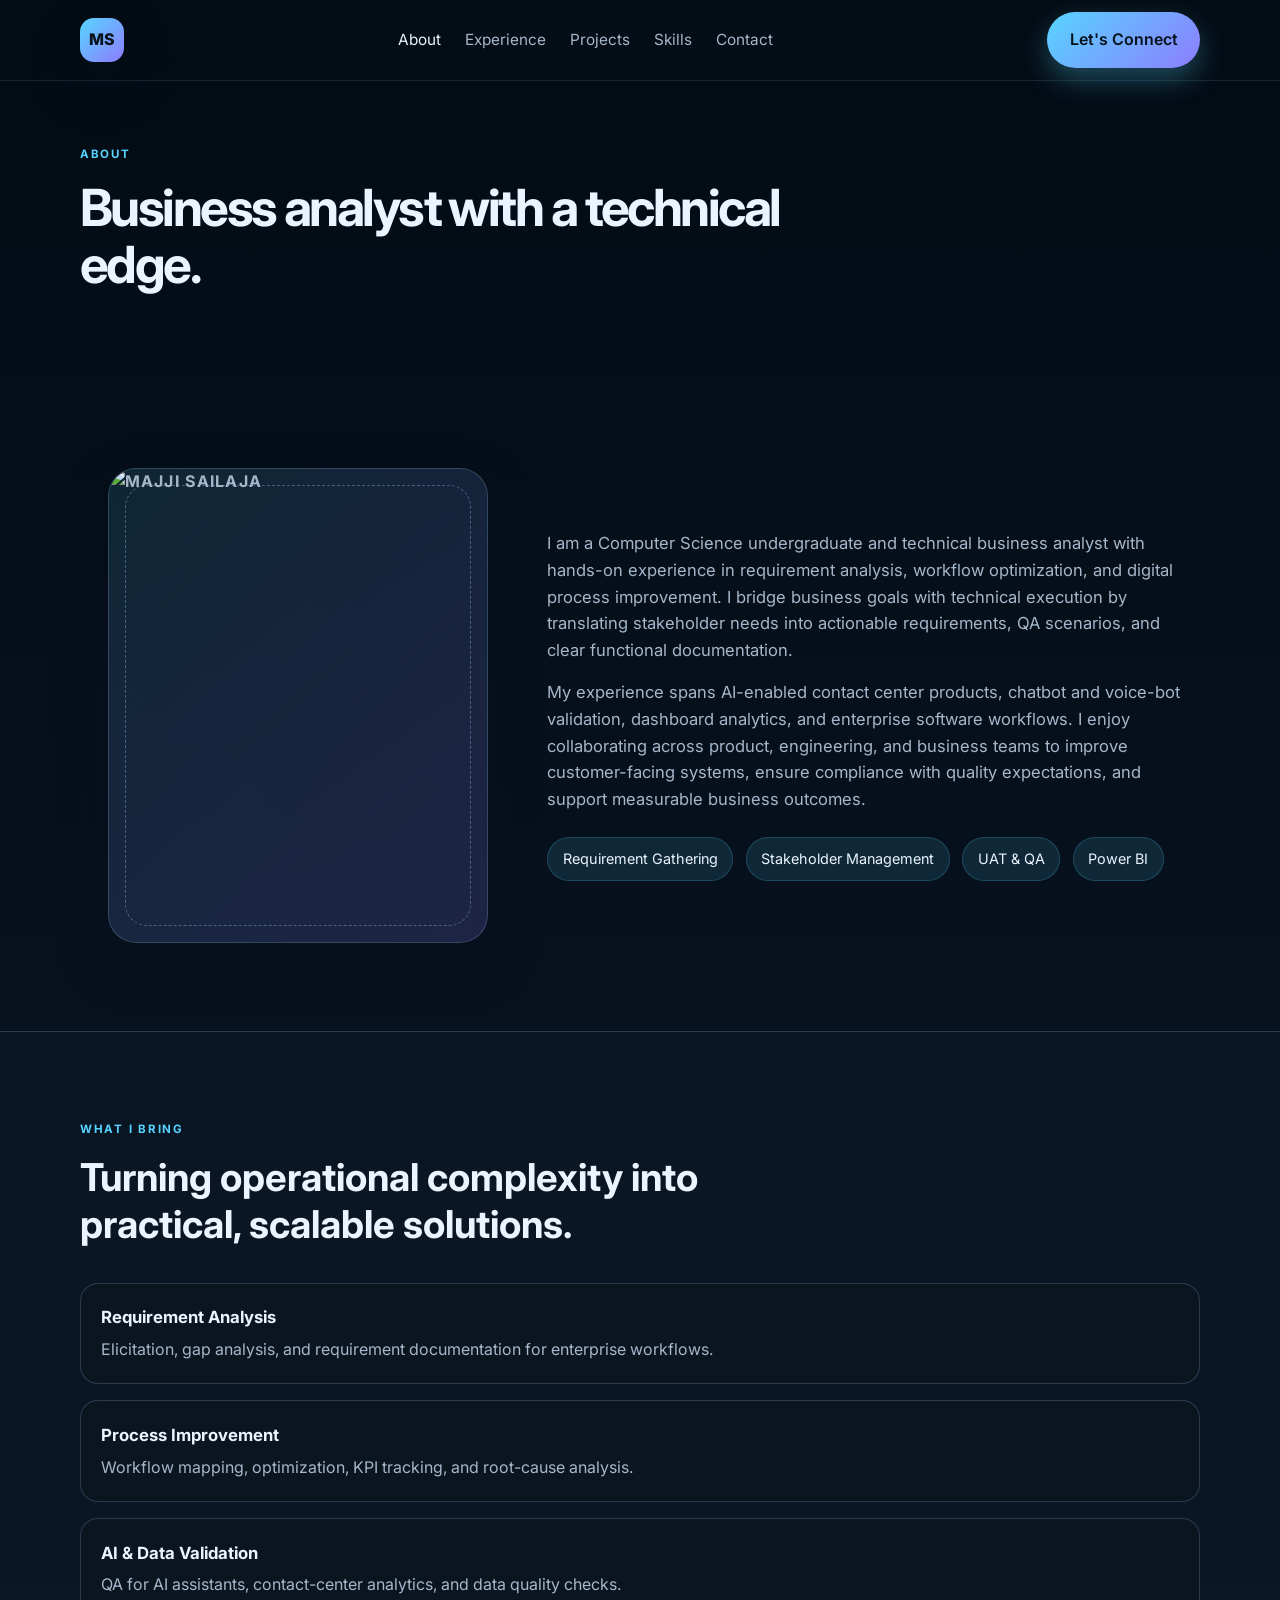
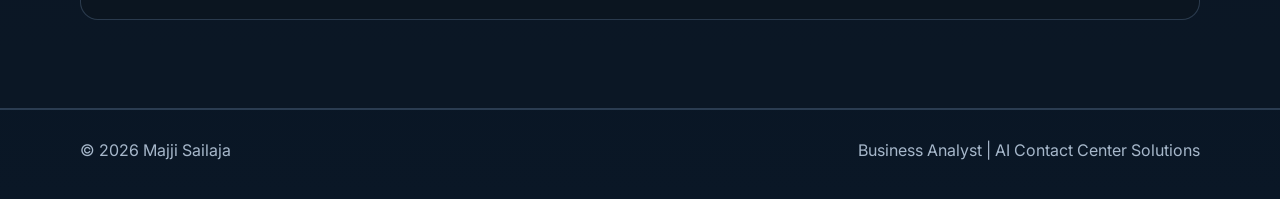
==== about.html @ 78d07af6 "Add files via upload" ====
<!DOCTYPE html>
<html lang="en">
  <head>
    <meta charset="UTF-8" />
    <meta name="viewport" content="width=device-width, initial-scale=1.0" />
    <title>About | Majji Sailaja</title>
    <link rel="preconnect" href="https://fonts.googleapis.com" />
    <link rel="preconnect" href="https://fonts.gstatic.com" crossorigin />
    <link href="https://fonts.googleapis.com/css2?family=Inter:wght@400;500;600;700;800&display=swap" rel="stylesheet" />
    <link rel="stylesheet" href="styles.css" />
  </head>
  <body>
    <header class="site-header">
      <div class="container nav-bar">
        <a href="index.html" class="brand" aria-label="Majji Sailaja home">
          <span>MS</span>
        </a>
        <nav class="main-nav" aria-label="Main navigation">
          <a href="about.html" class="active">About</a>
          <a href="experience.html">Experience</a>
          <a href="projects.html">Projects</a>
          <a href="skills.html">Skills</a>
          <a href="contact.html">Contact</a>
        </nav>
        <a class="button button-primary nav-button" href="mailto:sailumajji2004@gmail.com">Let's Connect</a>
      </div>
    </header>

    <main>
      <section class="page-hero section-spacing">
        <div class="container">
          <p class="eyebrow">About</p>
          <h1>Business analyst with a technical edge.</h1>
        </div>
      </section>

      <section class="section-spacing">
        <div class="container about-page-grid">
          <div class="about-photo-panel reveal">
            <div class="about-photo-frame large">
              <img src="assets/profile-photo.jpg" alt="Majji Sailaja" />
            </div>
          </div>

          <div class="about-text reveal">
            <p>
              I am a Computer Science undergraduate and technical business analyst with hands-on experience in requirement analysis,
              workflow optimization, and digital process improvement. I bridge business goals with technical execution by translating
              stakeholder needs into actionable requirements, QA scenarios, and clear functional documentation.
            </p>
            <p>
              My experience spans AI-enabled contact center products, chatbot and voice-bot validation, dashboard analytics, and enterprise
              software workflows. I enjoy collaborating across product, engineering, and business teams to improve customer-facing systems,
              ensure compliance with quality expectations, and support measurable business outcomes.
            </p>
            <div class="about-badges">
              <span>Requirement Gathering</span>
              <span>Stakeholder Management</span>
              <span>UAT & QA</span>
              <span>Power BI</span>
            </div>
          </div>
        </div>
      </section>

      <section class="alt-bg section-spacing">
        <div class="container">
          <div class="section-heading">
            <p class="eyebrow">What I bring</p>
            <h2>Turning operational complexity into practical, scalable solutions.</h2>
          </div>

          <div class="highlight-panel reveal">
            <div class="highlight-item">
              <strong>Requirement Analysis</strong>
              <span>Elicitation, gap analysis, and requirement documentation for enterprise workflows.</span>
            </div>
            <div class="highlight-item">
              <strong>Process Improvement</strong>
              <span>Workflow mapping, optimization, KPI tracking, and root-cause analysis.</span>
            </div>
            <div class="highlight-item">
              <strong>AI & Data Validation</strong>
              <span>QA for AI assistants, contact-center analytics, and data quality checks.</span>
            </div>
          </div>
        </div>
      </section>
    </main>

    <footer class="site-footer">
      <div class="container footer-row">
        <p>© <span id="year"></span> Majji Sailaja</p>
        <p>Business Analyst | AI Contact Center Solutions</p>
      </div>
    </footer>

    <script src="script.js"></script>
  </body>
</html>
---- styles.css ----
:root {
  --bg: #07111f;
  --bg-soft: #0f1d2d;
  --panel: rgba(17, 27, 41, 0.92);
  --panel-strong: #0d1b2a;
  --primary: #57d4ff;
  --primary-dark: #2bb3e0;
  --accent: #8d7dff;
  --text: #ebf3ff;
  --muted: #a6b7ca;
  --line: rgba(171, 207, 255, 0.2);
  --success: #82f0c6;
  --shadow: 0 20px 50px rgba(10, 17, 29, 0.35);
}

* {
  box-sizing: border-box;
  margin: 0;
  padding: 0;
}

html {
  scroll-behavior: smooth;
}

body {
  font-family: 'Inter', sans-serif;
  background: linear-gradient(180deg, #030b14 0%, #0a1726 100%);
  color: var(--text);
  line-height: 1.6;
}

a {
  color: inherit;
  text-decoration: none;
}

img {
  max-width: 100%;
  display: block;
}

.container {
  width: min(1120px, calc(100% - 2rem));
  margin: 0 auto;
}

.section-spacing {
  padding: 5.5rem 0;
}

.alt-bg {
  background: rgba(12, 24, 37, 0.7);
  border-top: 1px solid var(--line);
  border-bottom: 1px solid var(--line);
}

.eyebrow {
  color: var(--primary);
  text-transform: uppercase;
  letter-spacing: 0.15em;
  font-size: 0.72rem;
  font-weight: 700;
  margin-bottom: 1rem;
}

.section-heading {
  margin-bottom: 2.25rem;
}

.section-heading h2 {
  font-size: clamp(2rem, 3vw, 2.7rem);
  line-height: 1.2;
  max-width: 760px;
}

.site-header {
  position: sticky;
  top: 0;
  z-index: 20;
  backdrop-filter: blur(14px);
  background: rgba(6, 14, 22, 0.75);
  border-bottom: 1px solid rgba(165, 210, 255, 0.12);
}

.nav-bar {
  display: flex;
  align-items: center;
  justify-content: space-between;
  min-height: 80px;
  gap: 1rem;
}

.brand {
  display: inline-flex;
  align-items: center;
  justify-content: center;
  width: 44px;
  height: 44px;
  border-radius: 14px;
  background: linear-gradient(135deg, var(--primary), var(--accent));
  color: #09131d;
  font-weight: 800;
  box-shadow: var(--shadow);
}

.main-nav {
  display: flex;
  align-items: center;
  gap: 1.5rem;
  color: var(--muted);
  font-size: 0.96rem;
}

.main-nav a {
  transition: color 0.2s ease;
}

.main-nav a:hover,
.main-nav a:focus-visible,
.main-nav a.active {
  color: var(--text);
}

.button {
  display: inline-flex;
  align-items: center;
  justify-content: center;
  border-radius: 999px;
  padding: 0.95rem 1.4rem;
  font-weight: 600;
  transition: transform 0.2s ease, box-shadow 0.2s ease;
}

.button:hover,
.button:focus-visible {
  transform: translateY(-1px);
}

.button-primary {
  background: linear-gradient(135deg, var(--primary), var(--accent));
  color: #06121c;
  box-shadow: 0 12px 28px rgba(87, 212, 255, 0.3);
}

.button-secondary {
  border: 1px solid var(--line);
  background: rgba(255, 255, 255, 0.02);
  color: var(--text);
}

.page-hero {
  padding-top: 4rem;
}

.page-hero h1 {
  font-size: clamp(2.2rem, 4vw, 4rem);
  line-height: 1.1;
  letter-spacing: -0.05em;
  max-width: 760px;
}

.hero {
  padding-top: 5rem;
}

.hero-grid {
  display: grid;
  grid-template-columns: 1.45fr 0.8fr;
  gap: 2rem;
  align-items: center;
}

.hero-copy h1 {
  font-size: clamp(3rem, 6vw, 5rem);
  line-height: 0.98;
  letter-spacing: -0.05em;
  margin-bottom: 1rem;
}

.lead {
  max-width: 650px;
  color: var(--muted);
  font-size: 1.1rem;
}

.hero-actions {
  display: flex;
  flex-wrap: wrap;
  gap: 1rem;
  margin-top: 2rem;
}

.quick-contact {
  list-style: none;
  display: flex;
  flex-wrap: wrap;
  gap: 0.8rem 1.2rem;
  margin-top: 2rem;
  color: var(--muted);
  font-size: 0.95rem;
}

.quick-contact li {
  position: relative;
  padding-left: 1.15rem;
}

.quick-contact li::before {
  content: "";
  position: absolute;
  left: 0;
  top: 0.72rem;
  width: 7px;
  height: 7px;
  border-radius: 50%;
  background: var(--primary);
}

.profile-card {
  background: linear-gradient(180deg, rgba(16, 29, 42, 0.96), rgba(12, 20, 29, 0.95));
  border: 1px solid var(--line);
  border-radius: 26px;
  box-shadow: var(--shadow);
  padding: 2rem;
}

.profile-badge {
  display: inline-flex;
  align-items: center;
  justify-content: center;
  width: 72px;
  height: 72px;
  border-radius: 20px;
  margin-bottom: 1.2rem;
  background: linear-gradient(135deg, rgba(87, 212, 255, 0.25), rgba(141, 125, 255, 0.4));
  border: 1px solid rgba(141, 125, 255, 0.35);
  font-size: 1.5rem;
  font-weight: 800;
  color: var(--primary);
}

.profile-card h2 {
  font-size: 1.7rem;
  margin-bottom: 1rem;
}

.profile-card ul {
  list-style: none;
  display: grid;
  gap: 0.9rem;
  color: var(--muted);
}

.profile-card li {
  position: relative;
  padding-left: 1.1rem;
}

.profile-card li::before {
  content: "•";
  position: absolute;
  left: 0;
  color: var(--primary);
  font-size: 1.6rem;
  line-height: 1.1;
}

.metrics {
  padding: 0.8rem 0 1rem;
}

.metrics-grid {
  display: grid;
  grid-template-columns: repeat(4, minmax(0, 1fr));
  gap: 1.2rem;
}

.metric-card {
  background: rgba(12, 24, 37, 0.8);
  border: 1px solid var(--line);
  border-radius: 18px;
  padding: 1.4rem 1.2rem;
  display: flex;
  flex-direction: column;
  gap: 0.35rem;
}

.metric-number {
  font-size: clamp(1.6rem, 2vw, 2.2rem);
  font-weight: 800;
  color: var(--primary);
}

.metric-label {
  color: var(--muted);
  font-size: 0.92rem;
}

.about-grid {
  display: grid;
  grid-template-columns: 0.8fr 1.2fr 0.8fr;
  gap: 2rem;
  align-items: center;
}

.about-photo-panel {
  display: flex;
  justify-content: center;
}

.about-photo-frame {
  width: min(100%, 280px);
  aspect-ratio: 4 / 5;
  border-radius: 28px;
  border: 1px solid var(--line);
  background: linear-gradient(135deg, rgba(87, 212, 255, 0.12), rgba(141, 125, 255, 0.18));
  display: grid;
  place-items: center;
  color: var(--muted);
  font-weight: 700;
  letter-spacing: 0.08em;
  text-transform: uppercase;
  box-shadow: var(--shadow);
  overflow: hidden;
  position: relative;
  transition: transform 0.3s ease, box-shadow 0.3s ease;
}

.about-photo-frame::before {
  content: "";
  position: absolute;
  inset: 1rem;
  border: 1px dashed rgba(165, 210, 255, 0.35);
  border-radius: 22px;
}

.about-photo-frame.large {
  width: min(100%, 380px);
}

.about-photo-frame:hover {
  transform: translateY(-4px);
  box-shadow: 0 26px 60px rgba(26, 38, 56, 0.45);
}

.about-photo-frame img {
  width: 100%;
  height: 100%;
  object-fit: cover;
  position: relative;
  z-index: 1;
}

.about-text {
  color: var(--muted);
  font-size: 1.04rem;
  display: grid;
  gap: 1rem;
}

.about-page-grid {
  display: grid;
  grid-template-columns: 0.8fr 1.2fr;
  gap: 2rem;
  align-items: center;
}

.about-badges {
  display: flex;
  flex-wrap: wrap;
  gap: 0.8rem;
  margin-top: 0.5rem;
}

.about-badges span {
  display: inline-flex;
  padding: 0.6rem 0.9rem;
  border-radius: 999px;
  background: rgba(87, 212, 255, 0.12);
  border: 1px solid rgba(87, 212, 255, 0.2);
  color: var(--text);
  font-size: 0.9rem;
}

.highlight-panel {
  display: grid;
  gap: 1rem;
}

.highlight-item {
  background: rgba(12, 22, 33, 0.9);
  border: 1px solid var(--line);
  border-radius: 18px;
  padding: 1.3rem 1.25rem;
  display: grid;
  gap: 0.35rem;
}

.highlight-item strong {
  font-size: 1.05rem;
}

.highlight-item span {
  color: var(--muted);
}

.timeline {
  display: grid;
  gap: 1.6rem;
}

.timeline-item {
  display: grid;
  grid-template-columns: 200px 1fr;
  gap: 1.4rem;
  background: rgba(9, 18, 27, 0.86);
  border: 1px solid var(--line);
  border-radius: 22px;
  padding: 1.4rem 1.5rem;
  transition: transform 0.25s ease, border-color 0.25s ease;
}

.timeline-item:hover {
  transform: translateY(-3px);
  border-color: rgba(87, 212, 255, 0.42);
}

.timeline-period {
  color: var(--primary);
  font-weight: 700;
  letter-spacing: 0.02em;
}

.timeline-content h3 {
  font-size: 1.5rem;
  margin-bottom: 0.35rem;
}

.company {
  color: var(--muted);
  margin-bottom: 0.8rem;
}

.timeline-content ul {
  list-style: disc;
  padding-left: 1.2rem;
  color: var(--muted);
  display: grid;
  gap: 0.7rem;
}

.education-grid {
  display: grid;
  grid-template-columns: repeat(2, minmax(0, 1fr));
  gap: 1.5rem;
}

.edu-card {
  background: linear-gradient(180deg, rgba(11, 21, 31, 1), rgba(13, 24, 36, 0.96));
  border: 1px solid var(--line);
  border-radius: 20px;
  padding: 1.6rem 1.5rem;
}

.edu-meta {
  color: var(--primary);
  font-size: 0.82rem;
  letter-spacing: 0.08em;
  text-transform: uppercase;
  margin-bottom: 0.7rem;
}

.edu-card h3 {
  font-size: 1.25rem;
  margin-bottom: 0.5rem;
}

.edu-card p,
.edu-card span {
  color: var(--muted);
}

.project-grid {
  display: grid;
  grid-template-columns: repeat(2, minmax(0, 1fr));
  gap: 1.5rem;
}

.project-card {
  background: rgba(10, 18, 27, 0.9);
  border: 1px solid var(--line);
  border-radius: 22px;
  padding: 1.5rem;
  display: flex;
  flex-direction: column;
  gap: 0.9rem;
}

.project-tag {
  display: inline-flex;
  width: fit-content;
  border-radius: 999px;
  padding: 0.4rem 0.75rem;
  background: rgba(87, 212, 255, 0.12);
  border: 1px solid rgba(87, 212, 255, 0.2);
  color: var(--primary);
  font-size: 0.75rem;
  font-weight: 700;
  letter-spacing: 0.08em;
  text-transform: uppercase;
}

.project-card h3 {
  font-size: 1.4rem;
  line-height: 1.3;
}

.project-card p {
  color: var(--muted);
}

.project-card a {
  margin-top: auto;
  color: var(--primary);
  font-weight: 700;
}

.skills-wrapper {
  display: grid;
  grid-template-columns: repeat(2, minmax(0, 1fr));
  gap: 1.5rem;
}

.skills-group {
  background: rgba(9, 18, 27, 0.88);
  border: 1px solid var(--line);
  border-radius: 20px;
  padding: 1.5rem;
}

.skills-group h3 {
  margin-bottom: 1rem;
}

.skill-tags {
  display: flex;
  flex-wrap: wrap;
  gap: 0.75rem;
}

.skill-tags span {
  display: inline-flex;
  align-items: center;
  padding: 0.42rem 0.82rem;
  border-radius: 999px;
  border: 1px solid rgba(141, 125, 255, 0.25);
  background: rgba(141, 125, 255, 0.08);
  color: var(--text);
  font-size: 0.9rem;
}

.contact-banner {
  background: linear-gradient(135deg, rgba(87, 212, 255, 0.1), rgba(141, 125, 255, 0.08));
  border-top: 1px solid var(--line);
}

.contact-grid {
  display: flex;
  align-items: center;
  justify-content: space-between;
  gap: 2rem;
}

.contact-links {
  display: flex;
  flex-wrap: wrap;
  gap: 1rem 1.5rem;
  justify-content: flex-end;
  color: var(--muted);
}

.contact-links a {
  transition: color 0.2s ease;
}

.contact-links a:hover,
.contact-links a:focus-visible {
  color: var(--text);
}

.site-footer {
  padding: 1.75rem 0 2.25rem;
  border-top: 1px solid var(--line);
  color: var(--muted);
}

.footer-row {
  display: flex;
  align-items: center;
  justify-content: space-between;
  gap: 1rem;
  flex-wrap: wrap;
}

.reveal {
  opacity: 0;
  transform: translateY(24px);
  transition: opacity 0.7s ease, transform 0.7s ease;
}

.reveal.visible {
  opacity: 1;
  transform: translateY(0);
}

@media (max-width: 900px) {
  .hero-grid,
  .skills-wrapper,
  .project-grid,
  .education-grid,
  .timeline-item,
  .contact-grid {
    grid-template-columns: 1fr;
    display: grid;
  }

  .about-grid,
  .about-page-grid {
    grid-template-columns: 1fr;
    display: grid;
  }

  .hero-grid {
    gap: 1.5rem;
  }

  .contact-grid {
    display: grid;
    justify-content: stretch;
  }

  .contact-links {
    justify-content: flex-start;
  }

  .metrics-grid {
    grid-template-columns: repeat(2, minmax(0, 1fr));
  }
}

@media (max-width: 640px) {
  .nav-bar {
    flex-wrap: wrap;
    justify-content: center;
    padding: 1rem 0;
  }

  .main-nav {
    width: 100%;
    justify-content: center;
    flex-wrap: wrap;
  }

  .nav-button {
    width: 100%;
  }

  .metrics-grid,
  .project-grid,
  .education-grid,
  .skills-wrapper {
    grid-template-columns: 1fr;
  }

  .section-spacing {
    padding: 4rem 0;
  }
}
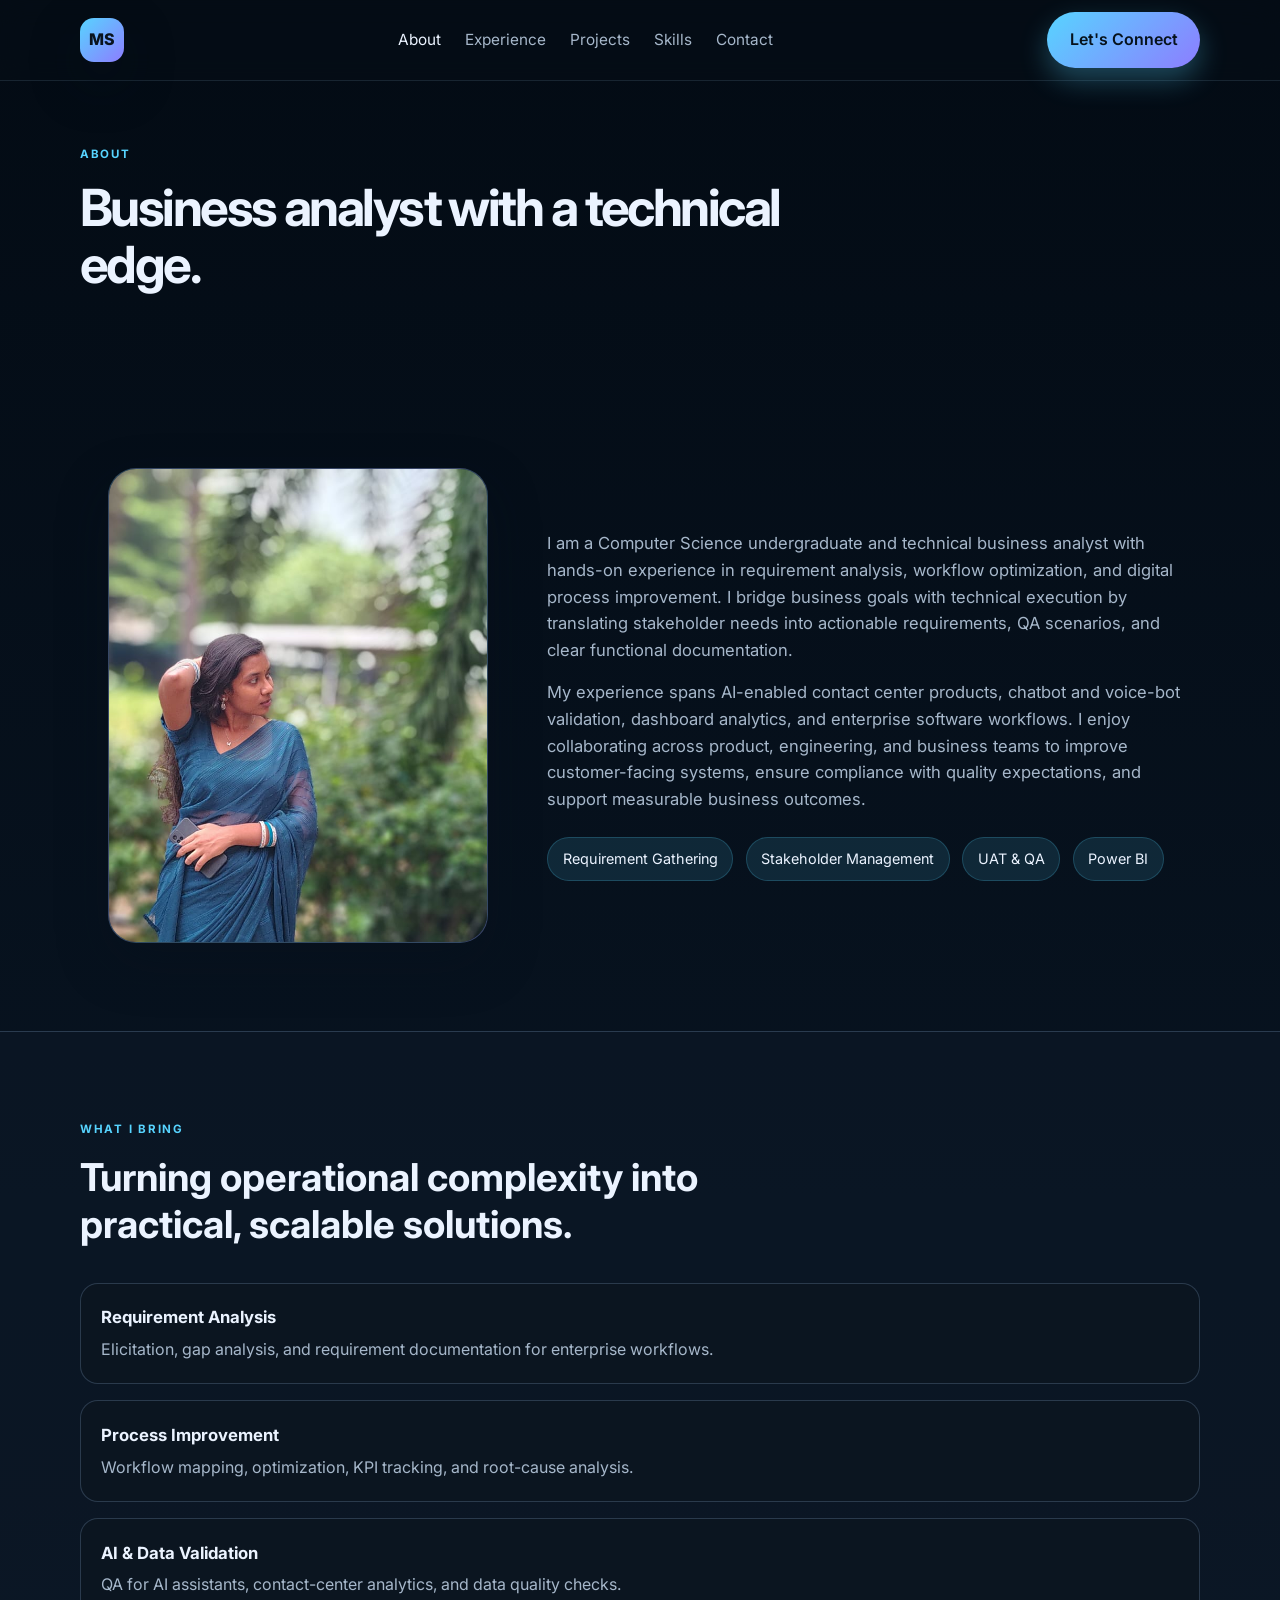
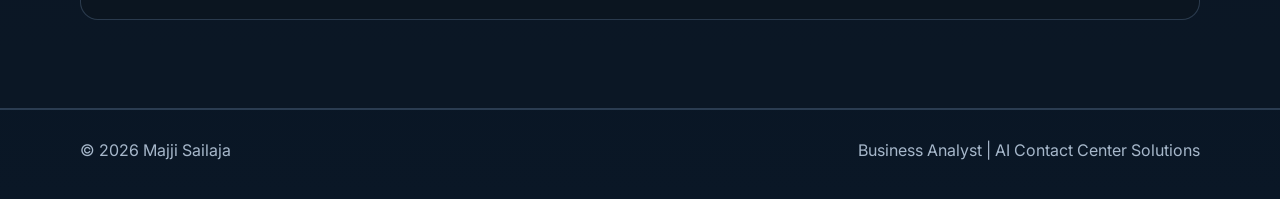
==== commit 193b12a4: "Change profile photo and enhance content layout Updated profile photo and improved content structure" ====
--- a/about.html
+++ b/about.html
@@ -38,7 +38,7 @@
         <div class="container about-page-grid">
           <div class="about-photo-panel reveal">
             <div class="about-photo-frame large">
-              <img src="assets/profile-photo.jpg" alt="Majji Sailaja" />
+              <img src="sailu saree.jpeg" alt="Majji Sailaja" />
             </div>
           </div>
 
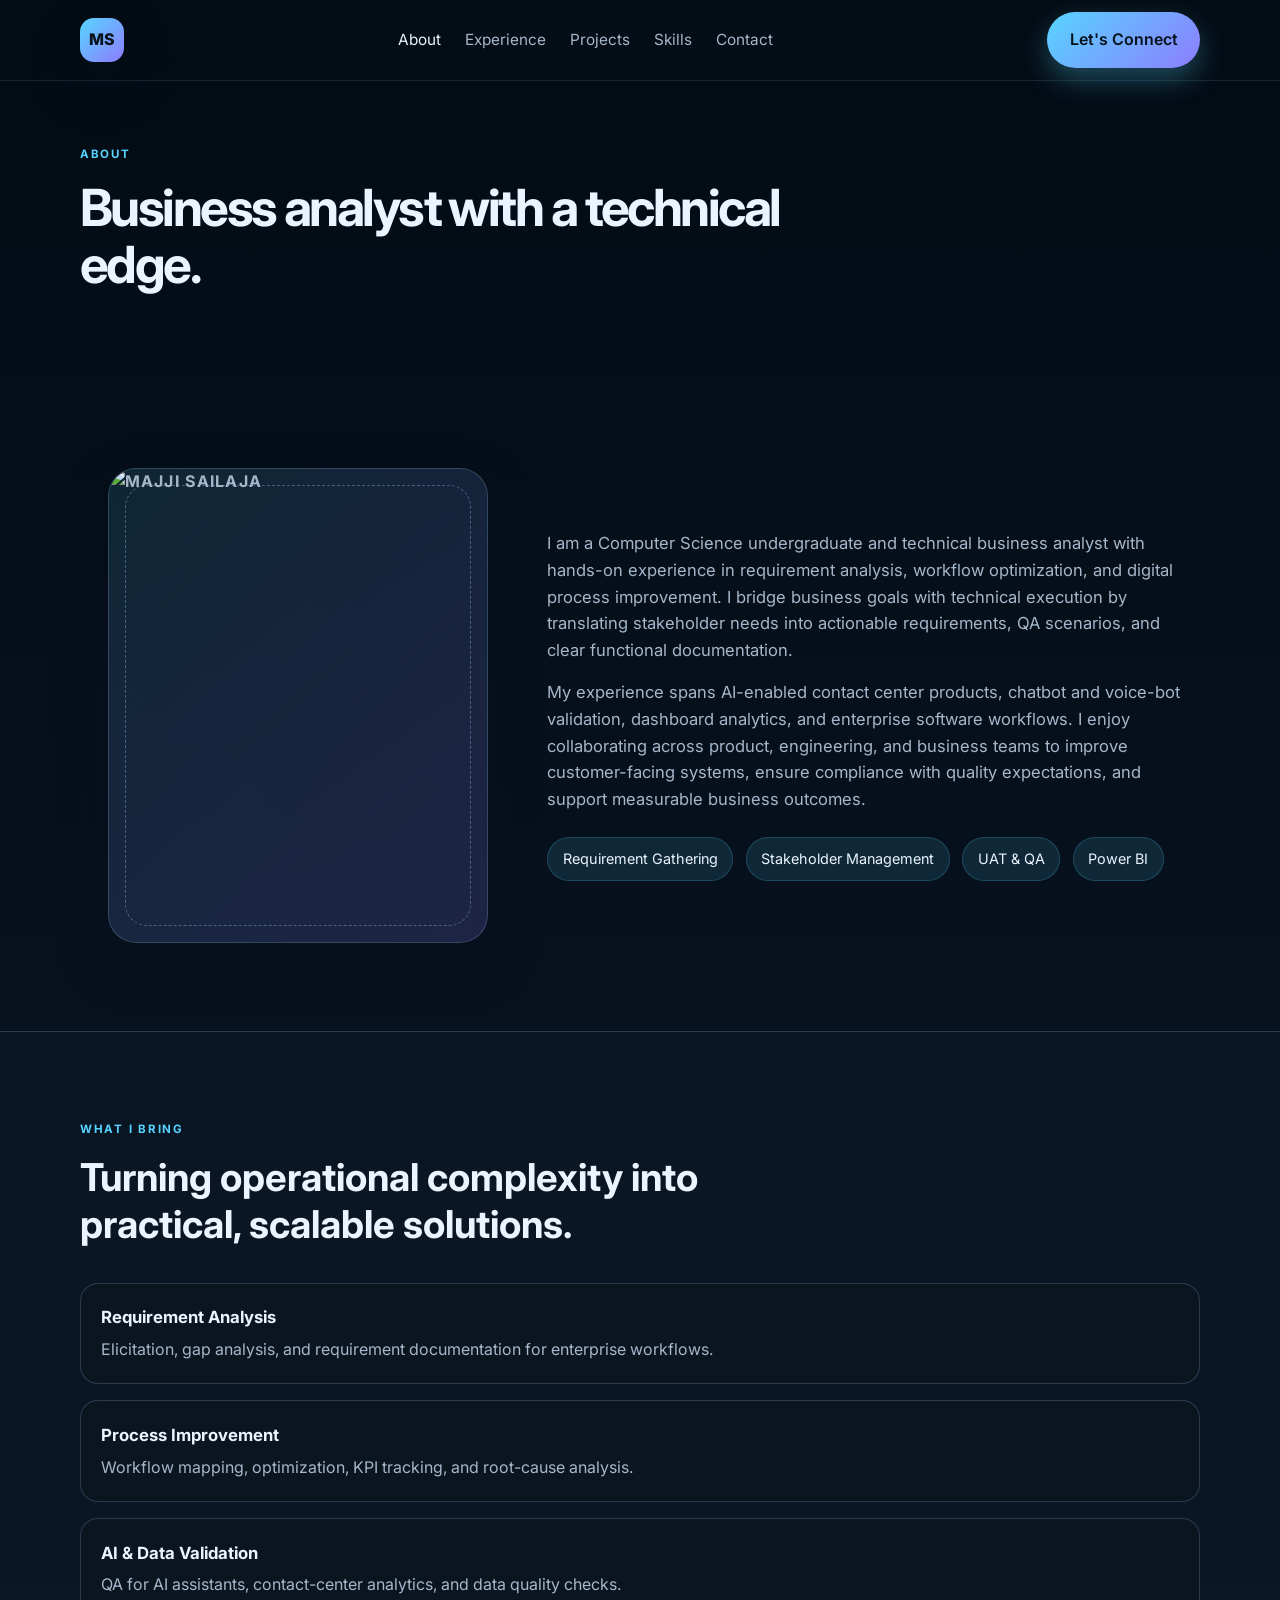
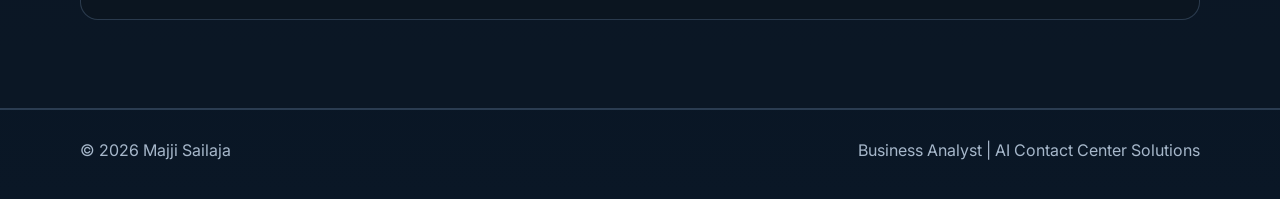
==== commit c547fec8: "Fix image source path in about.html Updated the image source path for the about page." ====
--- a/about.html
+++ b/about.html
@@ -38,7 +38,7 @@
         <div class="container about-page-grid">
           <div class="about-photo-panel reveal">
             <div class="about-photo-frame large">
-              <img src="sailu saree.jpeg" alt="Majji Sailaja" />
+              <img src="Sailaja-Portofolio/sailu saree.jpeg" alt="Majji Sailaja" />
             </div>
           </div>
 
